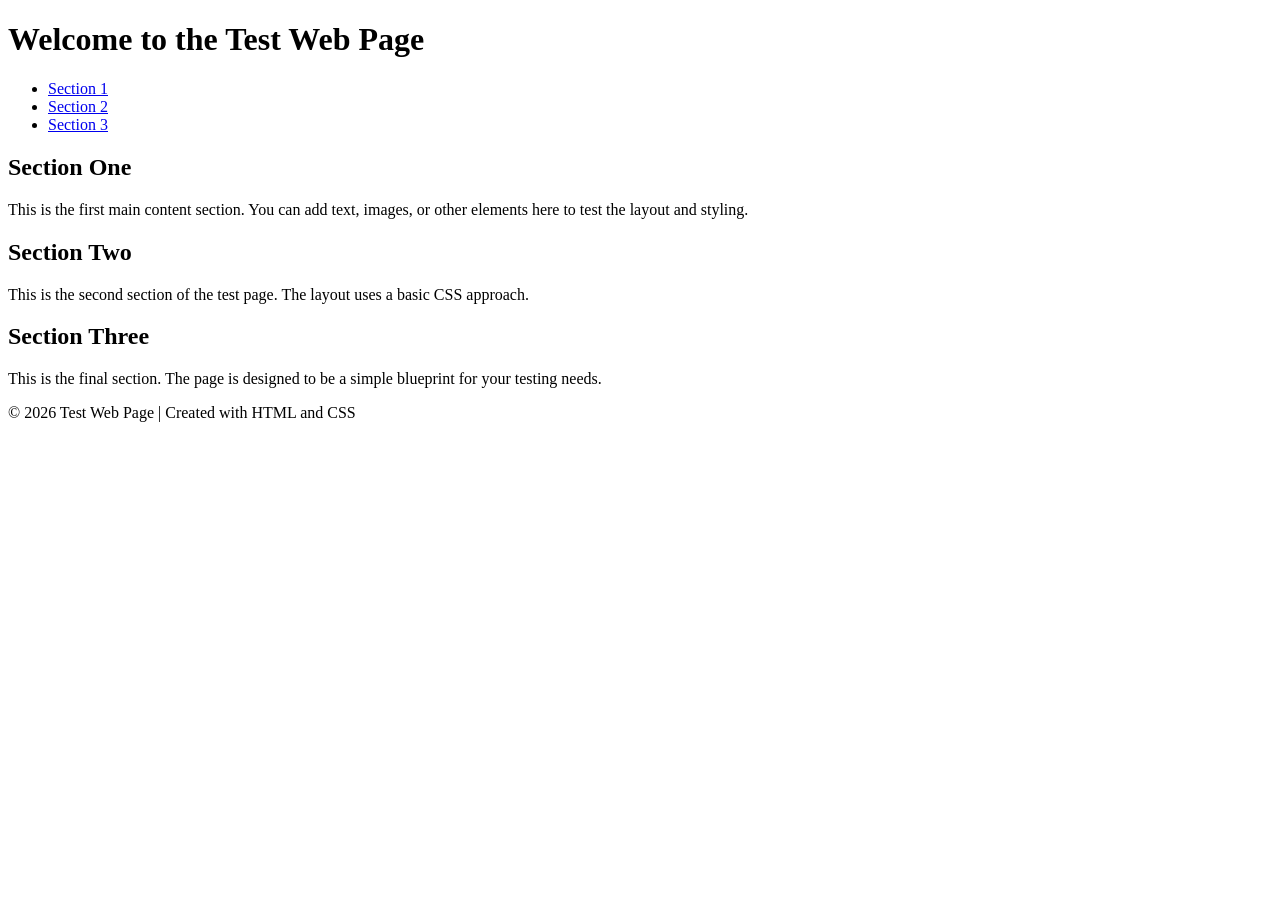
==== index.html @ 9e082ec4 "Create index.html" ====
<!DOCTYPE html>
<html lang="en">
<head>
    <meta charset="UTF-8">
    <meta name="viewport" content="width=device-width, initial-scale=1.0">
    <title>Test Web Page</title>
    <!-- Link to the external CSS file -->
    <link rel="stylesheet" href="style.css">
</head>
<body>
    <header>
        <h1>Welcome to the Test Web Page</h1>
    </header>

    <nav>
        <ul>
            <li><a href="#section1">Section 1</a></li>
            <li><a href="#section2">Section 2</a></li>
            <li><a href="#section3">Section 3</a></li>
        </ul>
    </nav>

    <main>
        <section id="section1">
            <h2>Section One</h2>
            <p>This is the first main content section. You can add text, images, or other elements here to test the layout and styling.</p>
        </section>

        <section id="section2">
            <h2>Section Two</h2>
            <p>This is the second section of the test page. The layout uses a basic CSS approach.</p>
        </section>

        <section id="section3">
            <h2>Section Three</h2>
            <p>This is the final section. The page is designed to be a simple blueprint for your testing needs.</p>
        </section>
    </main>

    <footer>
        <p>&copy; 2026 Test Web Page | Created with HTML and CSS</p>
    </footer>
</body>
</html>
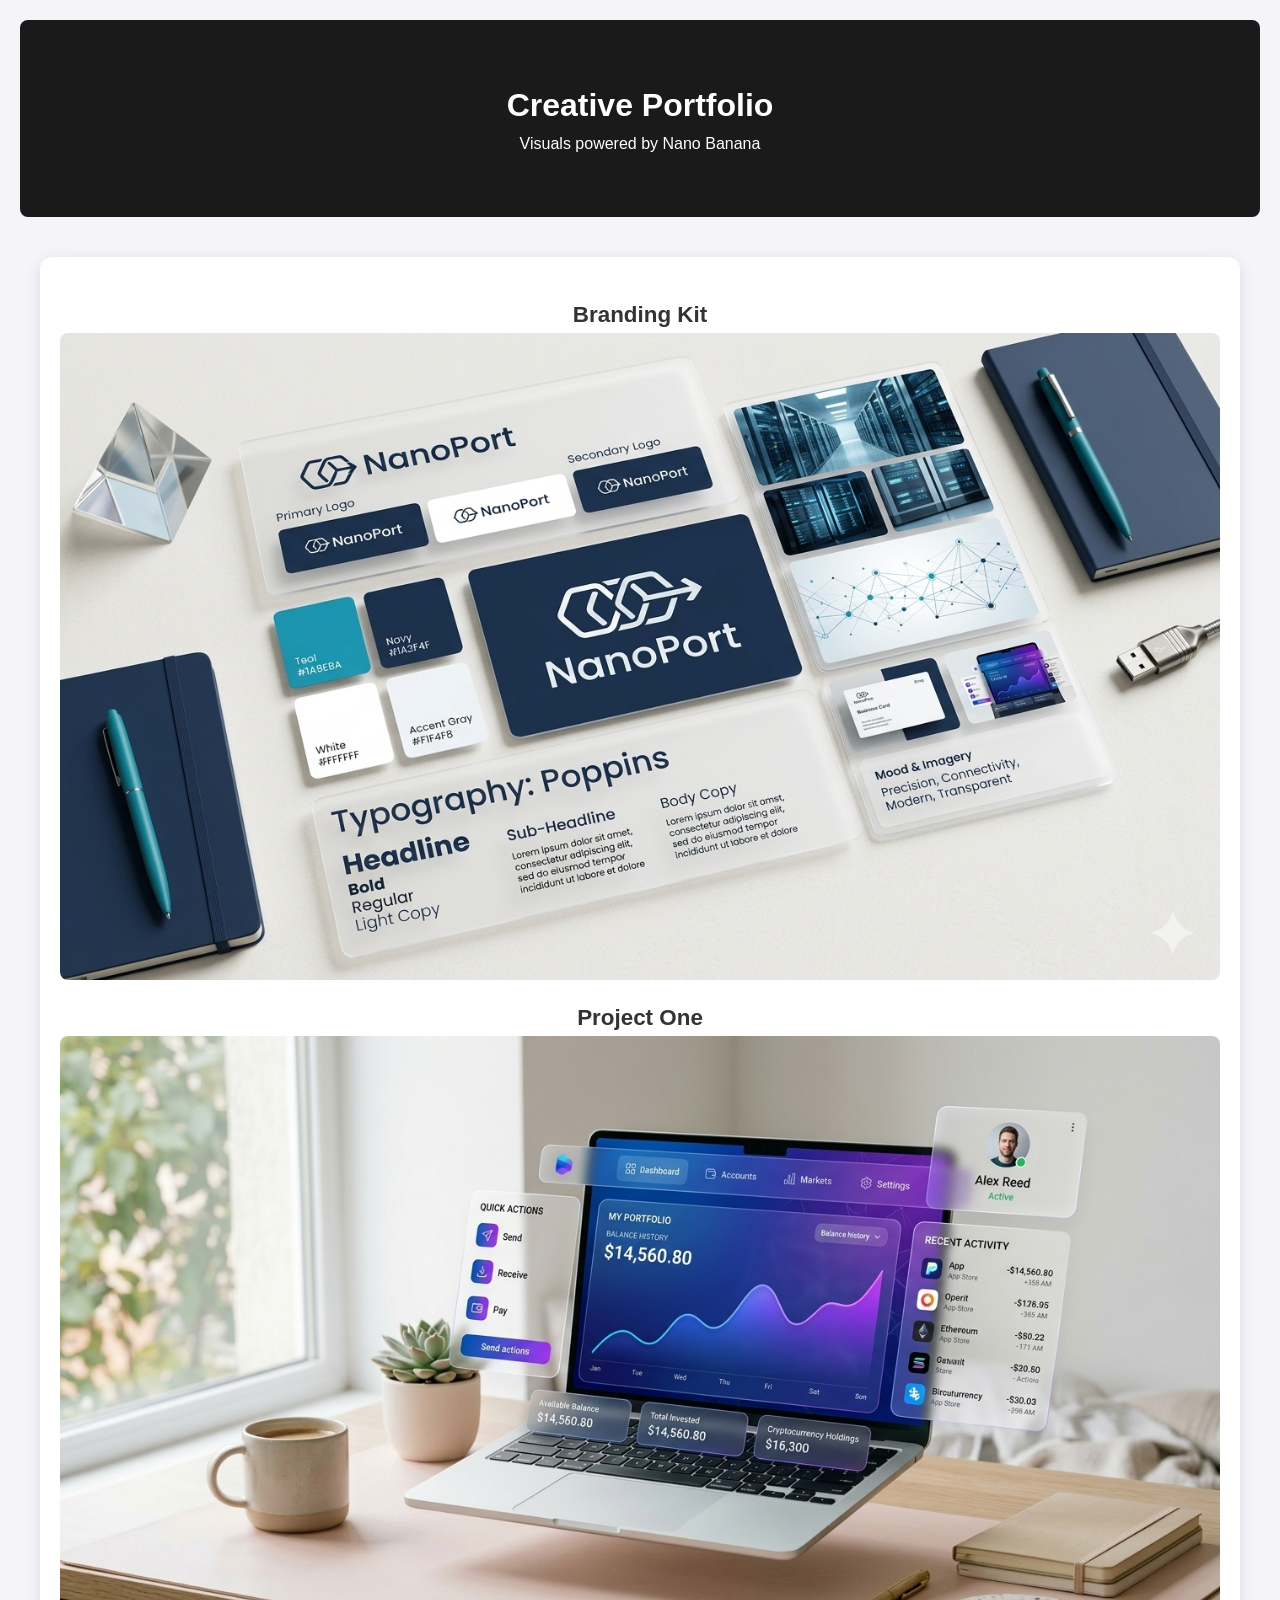
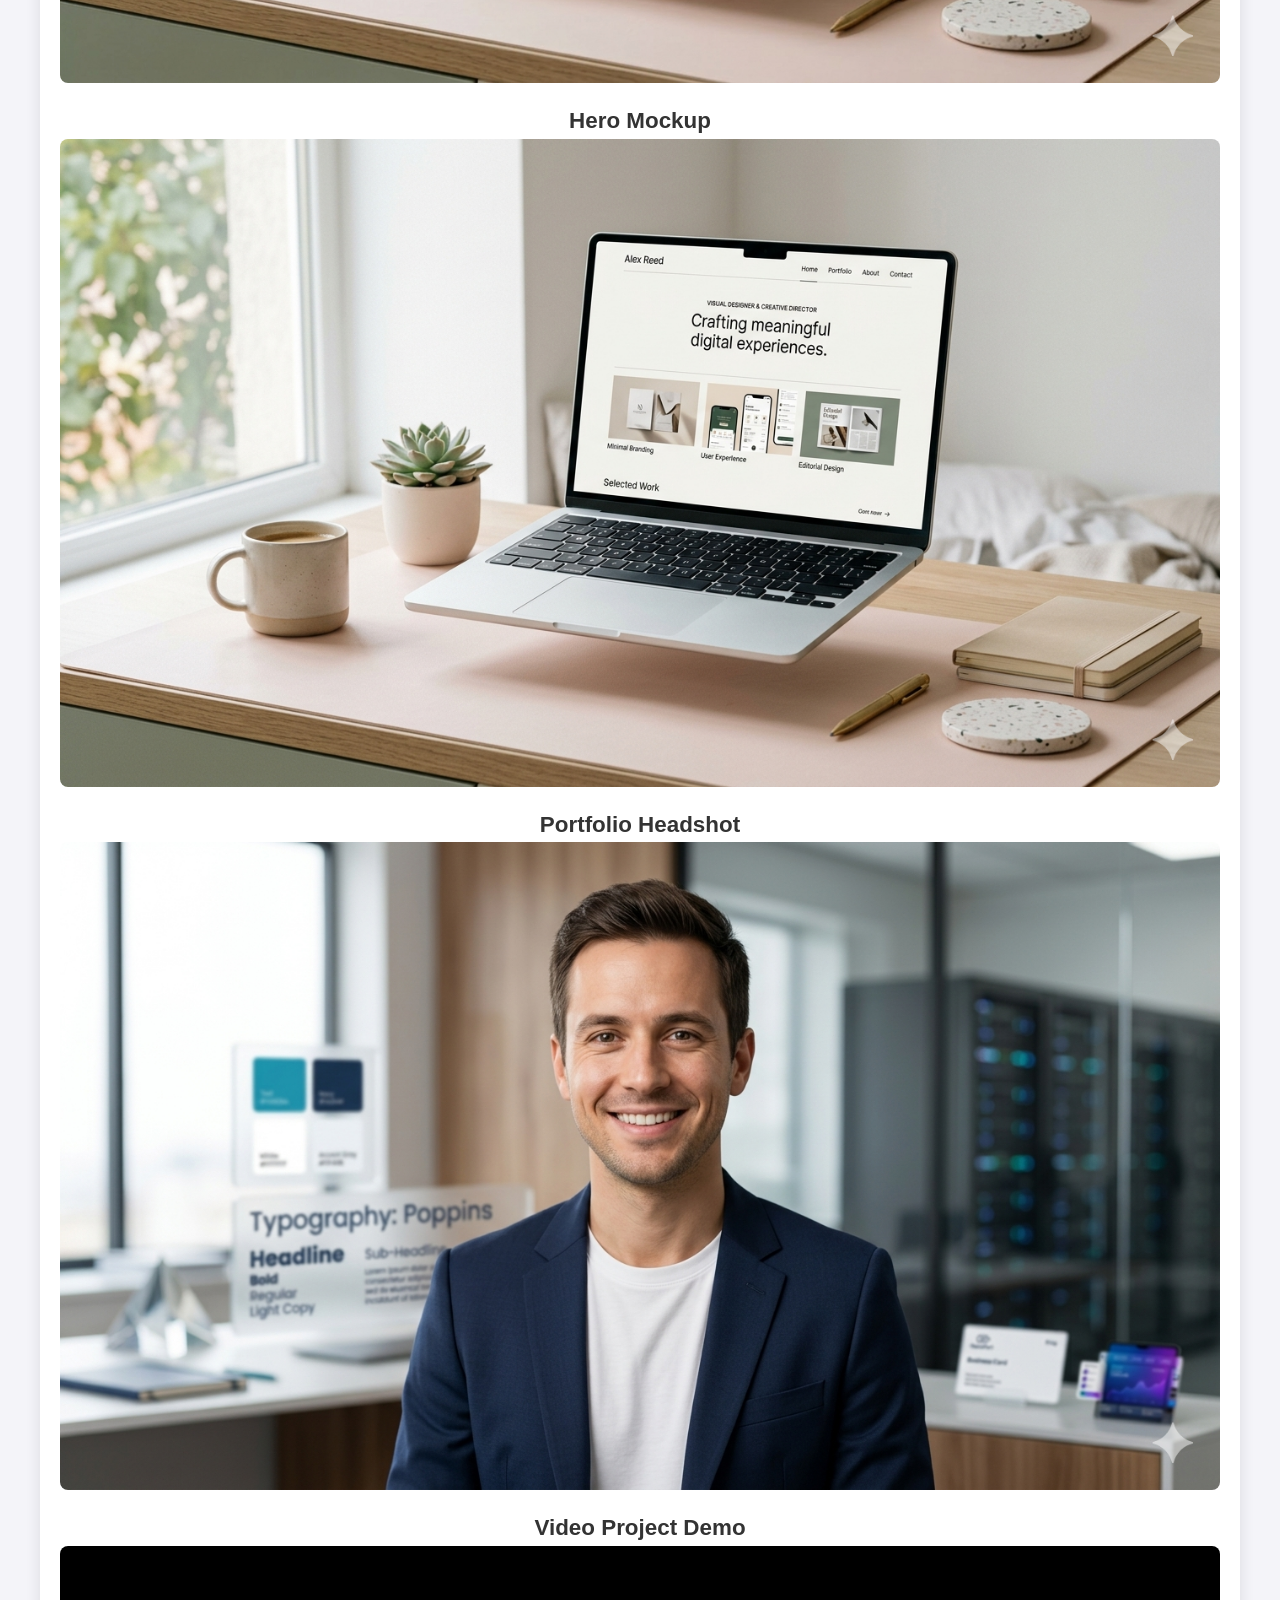
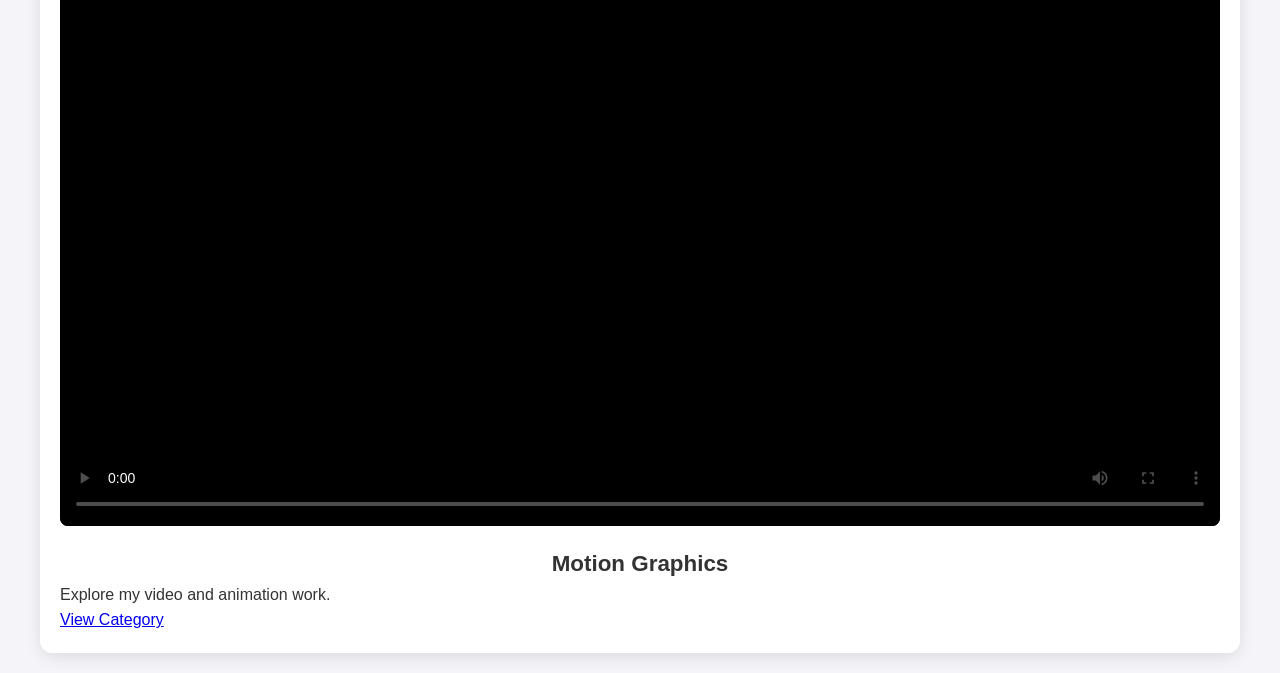
==== commit 9026d9f4: "example init" ====
--- a/index.html
+++ b/index.html
@@ -2,43 +2,42 @@
 <html lang="en">
 <head>
     <meta charset="UTF-8">
-    <meta name="viewport" content="width=device-width, initial-scale=1.0">
-    <title>Test Web Page</title>
-    <!-- Link to the external CSS file -->
+    <title>My Nano Banana Portfolio</title>
     <link rel="stylesheet" href="style.css">
 </head>
 <body>
     <header>
-        <h1>Welcome to the Test Web Page</h1>
+        <h1>Creative Portfolio</h1>
+        <p>Visuals powered by Nano Banana</p>
     </header>
 
-    <nav>
-        <ul>
-            <li><a href="#section1">Section 1</a></li>
-            <li><a href="#section2">Section 2</a></li>
-            <li><a href="#section3">Section 3</a></li>
-        </ul>
-    </nav>
+    <section id="gallery">
+        <!-- Replace 'image1.png' with your Nano Banana generation -->
+        <div class="project">
+            <h3>Branding Kit</h3>
+            <a href="projects/branding/index.html">
+                <img src="images/branding-kit.png" alt="AI Generated branding kit">
+            </a>
+            <h3>Project One</h3>
+            <img src="images/project-01.png" alt="AI Generated project one">
 
-    <main>
-        <section id="section1">
-            <h2>Section One</h2>
-            <p>This is the first main content section. You can add text, images, or other elements here to test the layout and styling.</p>
-        </section>
+            <h3>Hero Mockup</h3>
+            <img src="images/hero-mockup.png" alt="AI Generated hero mockup">
 
-        <section id="section2">
-            <h2>Section Two</h2>
-            <p>This is the second section of the test page. The layout uses a basic CSS approach.</p>
-        </section>
+            <h3>Portfolio Headshot</h3>
+            <img src="images/portfolio-headshot.png" alt="AI Generated portfolio headshot">
 
-        <section id="section3">
-            <h2>Section Three</h2>
-            <p>This is the final section. The page is designed to be a simple blueprint for your testing needs.</p>
-        </section>
-    </main>
+            <h3>Video Project Demo</h3>
+            <video controls poster="assets/video-thumbnail.png">
+                <source src="https://media.w3.org/2010/05/sintel/trailer.mp4" type="video/mp4">
+                Your browser does not support the video tag.
+            </video>
 
-    <footer>
-        <p>&copy; 2026 Test Web Page | Created with HTML and CSS</p>
-    </footer>
+            <h3>Motion Graphics</h3>
+            <p>Explore my video and animation work.</p>
+            <!-- This is the link to Level 2 -->
+            <a href="projects/motion-graphics/index.html" class="button">View Category</a>
+        </div>
+    </section>
 </body>
-</html>
+</html>
--- a/style.css
+++ b/style.css
@@ -0,0 +1,66 @@
+/* Basic Reset */
+* {
+    margin: 0;
+    padding: 0;
+    box-sizing: border-box;
+}
+
+body {
+    font-family: 'Segoe UI', sans-serif;
+    line-height: 1.6;
+    color: #333;
+    background-color: #f4f4f9;
+    padding: 20px;
+}
+
+header {
+    text-align: center;
+    padding: 60px 20px;
+    background: #1a1a1a;
+    color: #fff;
+    margin-bottom: 40px;
+    border-radius: 8px;
+}
+
+/* Responsive Project Grid */
+#gallery {
+    display: grid;
+    grid-template-columns: repeat(auto-fit, minmax(300px, 1fr));
+    gap: 30px;
+    max-width: 1200px;
+    margin: 0 auto;
+}
+
+.project {
+    background: #fff;
+    padding: 20px;
+    border-radius: 12px;
+    box-shadow: 0 4px 15px rgba(0,0,0,0.1);
+    transition: transform 0.3s ease;
+}
+
+.project:hover {
+    transform: translateY(-10px);
+}
+
+.project img {
+    width: 100%;
+    height: auto;
+    border-radius: 8px;
+    display: block;
+}
+
+.project h3 {
+    margin-top: 20px;
+    font-size: 1.4rem;
+    text-align: center;
+}
+
+/* Add this to your style.css */
+.project video {
+    width: 100%;
+    height: auto;
+    border-radius: 8px;
+    display: block;
+    background: #000; /* Black bars if video ratio differs */
+}
